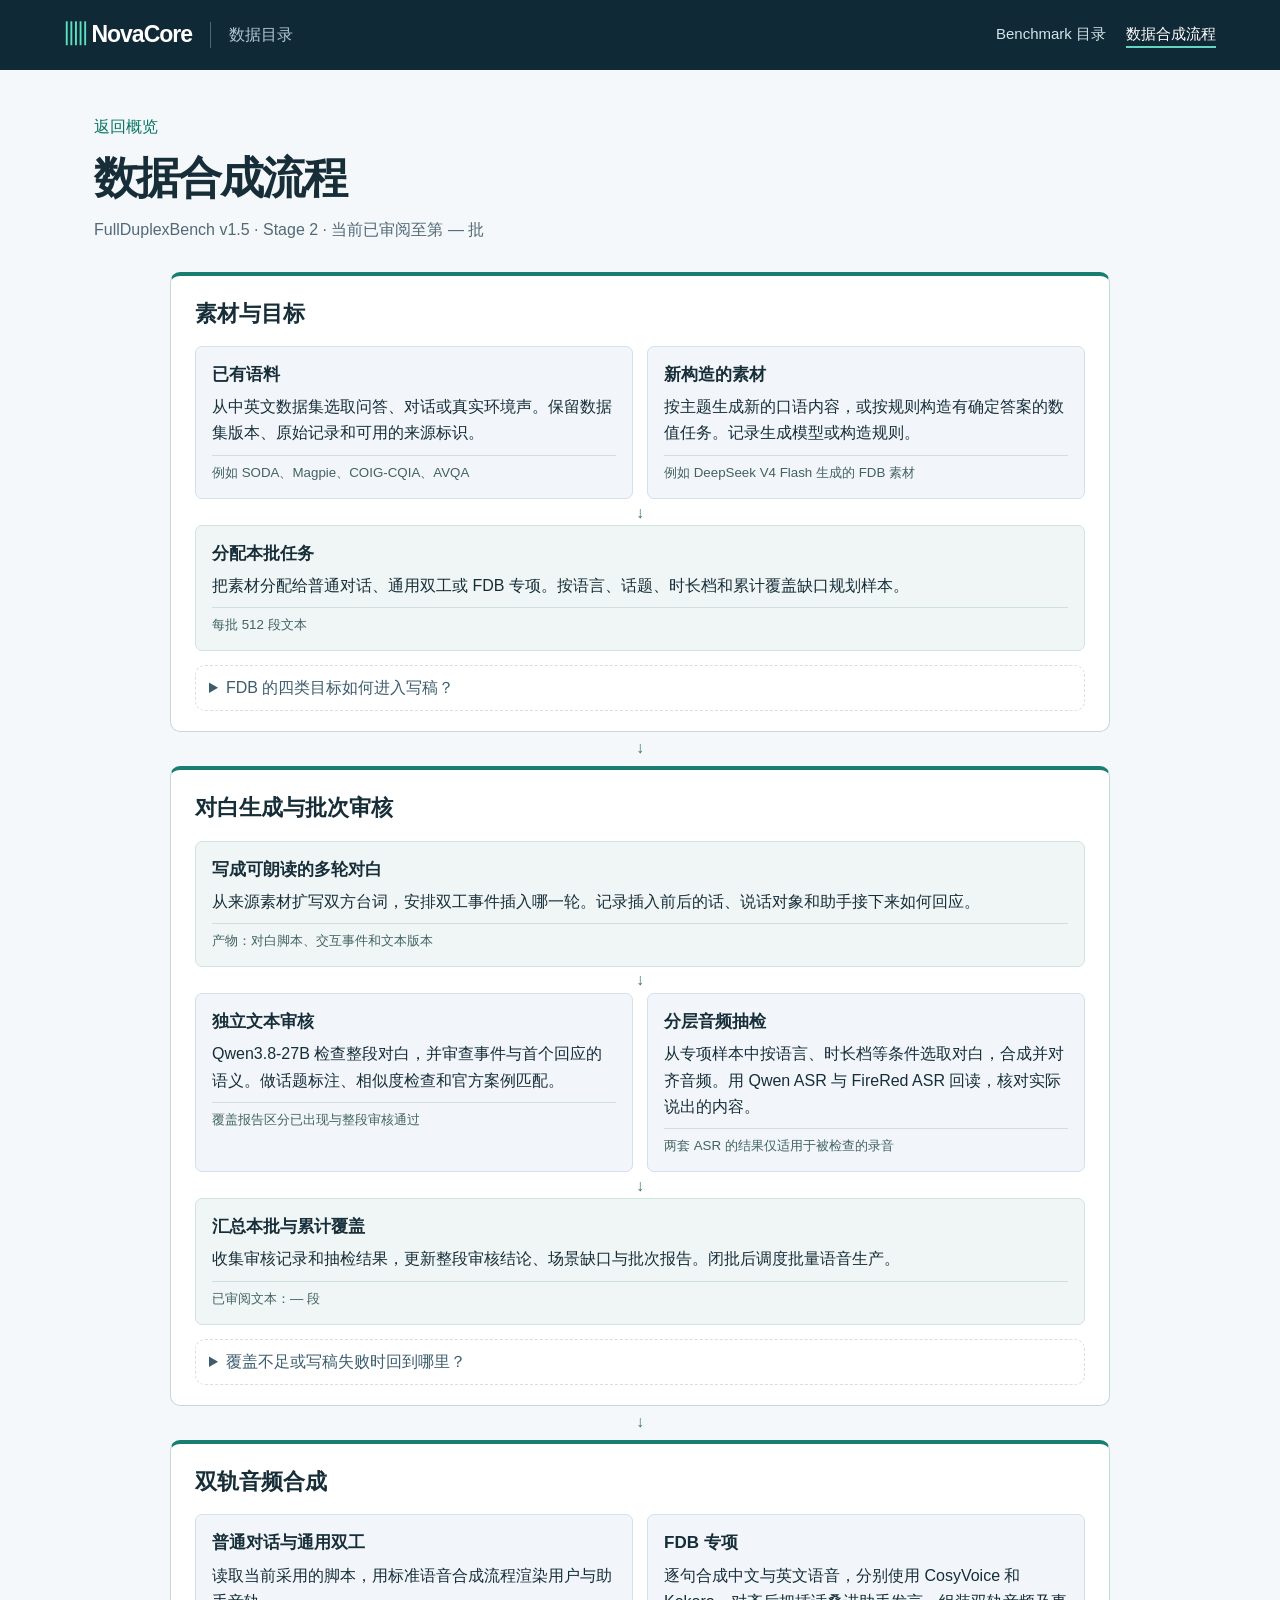
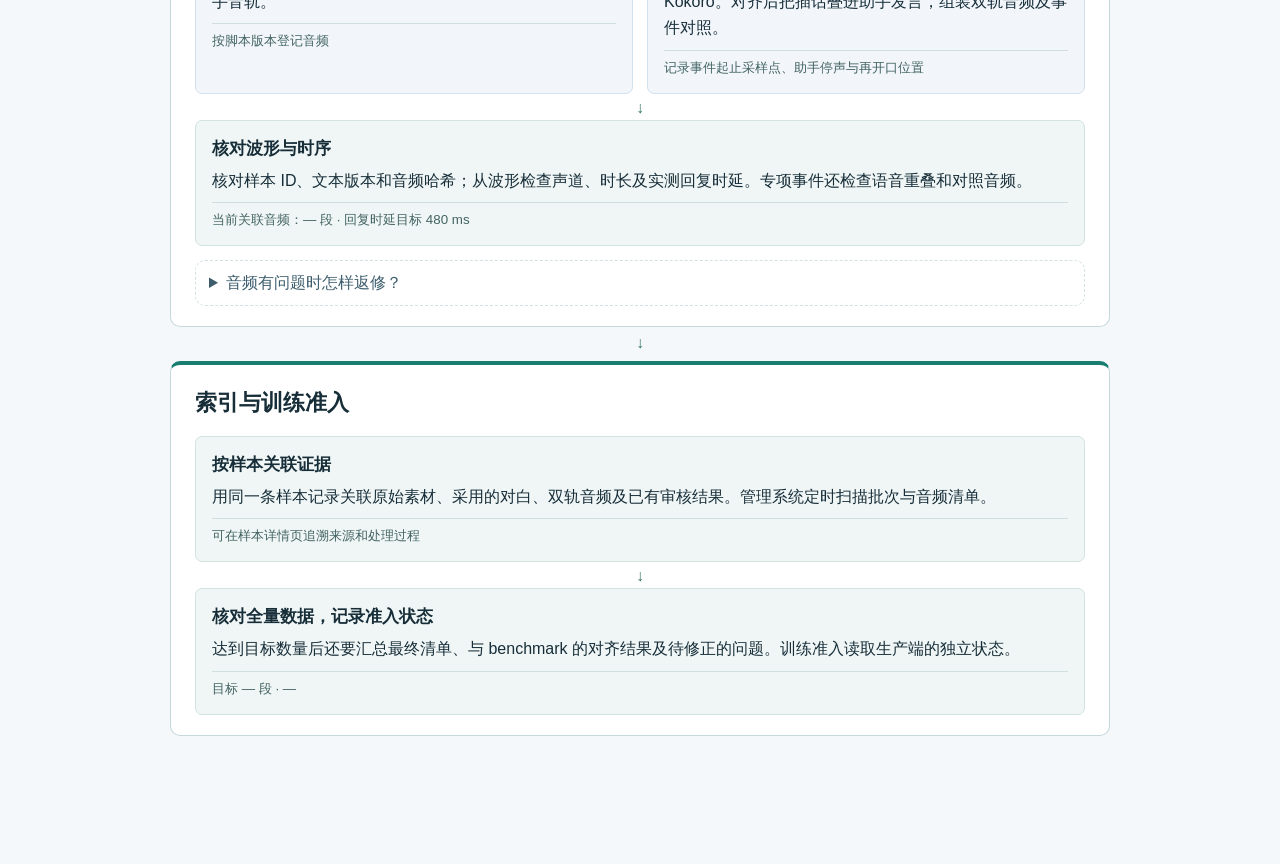
==== pipeline.html @ 8f56baca "Provide a permanent HTML pipeline page and a static navigation link" ====
<!doctype html>
<html lang="zh-CN">
<head>
<meta charset="utf-8">
<meta name="viewport" content="width=device-width, initial-scale=1">
<title>数据合成流程 · NovaCore</title>
<link rel="stylesheet" href="style.css">
</head>
<body>
<header><b><i>▥</i> NovaCore</b><span>数据目录</span><nav><a href="./#overview">Benchmark 目录</a><a aria-current="page" href="pipeline.html">数据合成流程</a></nav></header>
<main>
<a href="./#overview">返回概览</a>
<h1>数据合成流程</h1>
<p class="muted">FullDuplexBench v1.5 · Stage 2 · 当前已审阅至第 <span data-metric="batch">—</span> 批</p>
<div class="pipe-map">
<section class="pipe-group">
<h2>素材与目标</h2>
<div class="pipe-fork">
<div class="pipe-stage">
<h3>已有语料</h3>
<p>从中英文数据集选取问答、对话或真实环境声。保留数据集版本、原始记录和可用的来源标识。</p>
<small>例如 SODA、Magpie、COIG-CQIA、AVQA</small>
</div>
<div class="pipe-stage">
<h3>新构造的素材</h3>
<p>按主题生成新的口语内容，或按规则构造有确定答案的数值任务。记录生成模型或构造规则。</p>
<small>例如 DeepSeek V4 Flash 生成的 FDB 素材</small>
</div>
</div>
<div class="pipe-stage">
<h3>分配本批任务</h3>
<p>把素材分配给普通对话、通用双工或 FDB 专项。按语言、话题、时长档和累计覆盖缺口规划样本。</p>
<small>每批 512 段文本</small>
</div>
<details class="pipe-note">
<summary>FDB 的四类目标如何进入写稿？</summary>
<p>把用户打断、用户附和、对旁人讲话和背景语音作为场景条件，同时指定主任务、插入语音与预期话轮行为。官方案例用于设定目标与后续比对。</p>
</details>
</section>
<section class="pipe-group">
<h2>对白生成与批次审核</h2>
<div class="pipe-stage">
<h3>写成可朗读的多轮对白</h3>
<p>从来源素材扩写双方台词，安排双工事件插入哪一轮。记录插入前后的话、说话对象和助手接下来如何回应。</p>
<small>产物：对白脚本、交互事件和文本版本</small>
</div>
<div class="pipe-fork">
<div class="pipe-stage">
<h3>独立文本审核</h3>
<p>Qwen3.8-27B 检查整段对白，并审查事件与首个回应的语义。做话题标注、相似度检查和官方案例匹配。</p>
<small>覆盖报告区分已出现与整段审核通过</small>
</div>
<div class="pipe-stage">
<h3>分层音频抽检</h3>
<p>从专项样本中按语言、时长档等条件选取对白，合成并对齐音频。用 Qwen ASR 与 FireRed ASR 回读，核对实际说出的内容。</p>
<small>两套 ASR 的结果仅适用于被检查的录音</small>
</div>
</div>
<div class="pipe-stage">
<h3>汇总本批与累计覆盖</h3>
<p>收集审核记录和抽检结果，更新整段审核结论、场景缺口与批次报告。闭批后调度批量语音生产。</p>
<small>已审阅文本：<span data-metric="texts">—</span> 段</small>
</div>
<details class="pipe-note">
<summary>覆盖不足或写稿失败时回到哪里？</summary>
<p>写稿失败的任务可以重试或更换候选；可修复的问题进入返修。每批新增证据与此前批次合并，仍缺的场景用于调整后续批次的任务分配。</p>
</details>
</section>
<section class="pipe-group">
<h2>双轨音频合成</h2>
<div class="pipe-fork">
<div class="pipe-stage">
<h3>普通对话与通用双工</h3>
<p>读取当前采用的脚本，用标准语音合成流程渲染用户与助手音轨。</p>
<small>按脚本版本登记音频</small>
</div>
<div class="pipe-stage">
<h3>FDB 专项</h3>
<p>逐句合成中文与英文语音，分别使用 CosyVoice 和 Kokoro。对齐后把插话叠进助手发言，组装双轨音频及事件对照。</p>
<small>记录事件起止采样点、助手停声与再开口位置</small>
</div>
</div>
<div class="pipe-stage">
<h3>核对波形与时序</h3>
<p>核对样本 ID、文本版本和音频哈希；从波形检查声道、时长及实测回复时延。专项事件还检查语音重叠和对照音频。</p>
<small>当前关联音频：<span data-metric="audio">—</span> 段 · 回复时延目标 480 ms</small>
</div>
<details class="pipe-note">
<summary>音频有问题时怎样返修？</summary>
<p>未生成的样本进入待处理清单。可修复的时序问题进入重合成与复核；登记采用的修订版本，再把它关联到对应文本。</p>
</details>
</section>
<section class="pipe-group">
<h2>索引与训练准入</h2>
<div class="pipe-stage">
<h3>按样本关联证据</h3>
<p>用同一条样本记录关联原始素材、采用的对白、双轨音频及已有审核结果。管理系统定时扫描批次与音频清单。</p>
<small>可在样本详情页追溯来源和处理过程</small>
</div>
<div class="pipe-stage">
<h3>核对全量数据，记录准入状态</h3>
<p>达到目标数量后还要汇总最终清单、与 benchmark 的对齐结果及待修正的问题。训练准入读取生产端的独立状态。</p>
<small>目标 <span data-metric="goal">—</span> 段 · <span data-metric="admission">—</span>
</small>
</div>
</section>
</div>
</main>
<script src="catalog-api.js" defer></script>
<script src="pipeline.js" defer></script>
</body>
</html>
---- style.css ----
:root{color-scheme:light;font:16px/1.65 Inter,"PingFang SC","Microsoft Yahei",sans-serif;color:#172e39;background:#f5f8fa}*{box-sizing:border-box}body{margin:0}header{background:#102936;color:white;padding:16px max(5vw,20px);display:flex;align-items:center;gap:18px}header b{font-size:23px;letter-spacing:-1px}header i{color:#5ee1c1;font-style:normal}header span{color:#b1c6d0;border-left:1px solid #516874;padding-left:18px}nav{margin-left:auto;display:flex;gap:20px}a{color:#087565;text-decoration:none}a:hover{text-decoration:underline}nav a{color:#d2e5e8;font-size:15px}nav a[aria-current]{color:white;border-bottom:2px solid #64d6bd}main{max-width:1220px;margin:44px auto;padding:0 5vw 50px}h1{font-size:clamp(28px,4vw,44px);letter-spacing:-.045em;line-height:1.2;margin:12px 0}h2{font-size:23px;margin:32px 0 13px}h3{font-size:18px}p{margin:9px 0}small,.muted{color:#526978}.cards,.columns{display:grid;grid-template-columns:repeat(auto-fit,minmax(190px,1fr));gap:14px}.card,section,details{background:white;border:1px solid #d4e0e4;border-radius:10px;padding:20px}.cards{margin:24px 0}.card strong{display:block;font-size:32px;font-variant-numeric:tabular-nums;color:#113d43}.card span{color:#516772}.links{display:flex;gap:8px;flex-wrap:wrap}.links a,button,.button,select,input{font:inherit;font-size:14px;border:1px solid #c8d9dd;border-radius:6px;background:white;padding:7px 11px;color:#183b40}button,.button,summary{cursor:pointer}.panel{overflow:auto;background:white;border:1px solid #d4e0e4;border-radius:10px}table{border-collapse:collapse;width:100%;text-align:left;font-size:14px}td,th{padding:11px 15px;border-bottom:1px solid #e5ecee}th{background:#edf3f4;color:#455d67}.mono,code{font:14px/1.6 ui-monospace,monospace;overflow-wrap:anywhere}form{display:flex;gap:9px;flex-wrap:wrap;margin:18px 0}pre{white-space:pre-wrap;overflow-wrap:anywhere;font:14px/1.65 ui-monospace,monospace}details{margin:8px 0}dl{display:grid;grid-template-columns:100px 1fr;gap:8px}dd{margin:0;overflow-wrap:anywhere}.bar{height:6px;background:#dde8e9;border-radius:4px;overflow:hidden;margin-top:9px}.bar b{display:block;background:#188a78;height:100%}audio{width:100%}footer{margin-top:30px;color:#5e7179;font-size:14px}.turn{border-left:3px solid #a7cfc8;padding:3px 14px;margin:17px 0}.turn b{font-size:14px;color:#40716a}@media(max-width:640px){header{gap:8px;flex-wrap:wrap}nav{width:100%;margin:0}main{margin:25px auto}.cards{grid-template-columns:1fr 1fr}.card,section{padding:14px}td,th{padding:8px}.columns{grid-template-columns:1fr}}

.bench-tabs{display:flex;gap:8px 22px;flex-wrap:wrap;border-bottom:1px solid #b9cbd0;margin:20px 0 26px}.bench-tabs a{padding:7px 0;color:#4a6570}.bench-tabs a[aria-current]{color:#086552;font-weight:700;border-bottom:3px solid #11806f}.focus-cards{grid-template-columns:repeat(auto-fit,minmax(min(100%,260px),1fr));margin:18px 0}.focus-cards h3,.entry h2{margin-top:0}.entry{border-left:5px solid #168773}.entry .button{display:inline-block;margin-top:10px}

.distribution{margin:20px 0 24px;padding:20px;background:white;border:1px solid #cddde2;border-radius:10px;--official:#22569a;--synthetic:#007767}
.entry .distribution{border:0;border-top:1px solid #dce6e8;border-bottom:1px solid #dce6e8;border-radius:0;padding:18px 0}
.flow-heading{display:flex;align-items:center;justify-content:space-between;gap:10px;flex-wrap:wrap}
.flow-heading h2{font-size:21px;margin:0}.flow-toggle{display:flex;border:1px solid #bcced3;border-radius:7px;padding:3px;gap:2px}
.flow-toggle a{padding:3px 12px;border-radius:4px;font-size:14px;color:#425b66}.flow-toggle [aria-current]{background:#173d46;color:#fff}
.flow-note,.distribution figcaption{font-size:14px;color:#516672}.flow-chart{display:grid;grid-template-columns:minmax(92px,1fr) minmax(24px,.85fr) minmax(240px,2.8fr) minmax(24px,.85fr) minmax(92px,1fr);align-items:center;margin:20px 0}
.flow-root{display:grid;text-align:center;align-content:center;border:1px solid currentColor;border-radius:10px;min-height:100px;padding:8px 4px;font-size:16px;font-weight:650}
.flow-root.left,.flow-value.left{color:var(--official);background:#eff5fe}.flow-root.right,.flow-value.right{color:var(--synthetic);background:#edf8f4}
.flow-root strong{font:700 clamp(20px,2.7vw,32px)/1.25 Inter,sans-serif;font-variant-numeric:tabular-nums}.flow-root small,.flow-value small{color:inherit;font-weight:400;font-size:13px}
.flow-branches{display:block;width:100%;height:100%;fill:none}.flow-branches.left{stroke:#80a8d5}.flow-branches.right{stroke:#73b6ab}
.flow-row{display:grid;grid-template-columns:1fr minmax(84px,1fr) 1fr;align-items:center;text-align:center;height:64px}.flow-row>b{font-size:15px}
.flow-value{display:grid;border-radius:6px;padding:4px;line-height:1.35}.flow-value strong{font-size:18px;font-variant-numeric:tabular-nums}.flow-na{color:#697c84}
.flow-value:hover,.flow-root:hover{outline:2px solid currentColor;text-decoration:none}.distribution figcaption{border-top:1px solid #e1e9ec;padding-top:10px}
@media(max-width:650px){.distribution{padding:12px}.flow-chart{grid-template-columns:24px minmax(0,1fr) 24px;grid-template-rows:auto auto;row-gap:0}.flow-root{min-height:58px;display:flex;flex-wrap:wrap;column-gap:6px;align-items:baseline;justify-content:center;width:47%;position:relative;margin-bottom:12px}.flow-root small{width:100%}.flow-root.left,.flow-root.right{grid-row:1;grid-column:1/-1}.flow-root.right{justify-self:end}.flow-branches.left{grid-area:2/1}.flow-branches.right{grid-area:2/3}.flow-rows{grid-area:2/2}.flow-chart{position:relative}.flow-root:after{content:"";position:absolute;top:100%;height:13px;width:1px;background:currentColor}.flow-root.left:after{left:0}.flow-root.right:after{right:0}.flow-branches{border-inline-start:1px solid #80a8d5}.flow-branches.right{border:0;border-inline-end:1px solid #73b6ab}.flow-row{grid-template-columns:1fr minmax(70px,1fr) 1fr}.flow-row>b{font-size:14px}.flow-value strong{font-size:16px}.flow-value small{font-size:12px}}

.coverage-visual{padding:22px;margin:20px 0;background:#fff}.entry>.coverage-visual{border:0;padding:0;margin-bottom:0}.coverage-visual h2,.coverage-visual h3{margin:0 0 14px}.coverage-cases,.coverage-axis{display:grid;grid-template-columns:minmax(155px,.8fr) minmax(0,2fr);align-items:center;gap:16px}.coverage-cases{background:#f0f5fa;padding:16px;border-radius:8px;margin:0 0 22px}.coverage-axis{padding:11px 0;border-bottom:1px solid #e0e9eb}.coverage-visual small{display:block;color:#536875;font-size:13px}.coverage-legend{display:flex;gap:16px;flex-wrap:wrap;color:#435661;font-size:14px}.coverage-legend span:before{display:inline-block;content:"";width:13px;height:8px;border-radius:3px;margin-right:6px;background:#5a85b6}.coverage-legend span+span:before{background:#087769}.coverage-measure{display:grid;grid-template-columns:minmax(42px,1fr) minmax(142px,auto);align-items:center;gap:10px;text-align:right;font-size:14px;font-variant-numeric:tabular-nums}.coverage-measure b{display:inline-block;min-width:52px}.coverage-track{display:block;height:8px;border-radius:4px;overflow:hidden;background:#e2e9ed}.coverage-track i{display:block;height:100%;background:#5a85b6}.reviewed .coverage-track i{background:#087769}.matched .coverage-track i{background:#325f91}.coverage-caption{font-size:14px;color:#536875;margin:14px 0 0}
@media(max-width:650px){.coverage-visual{padding:14px}.coverage-cases,.coverage-axis{grid-template-columns:1fr;gap:6px}.coverage-axis>div:first-child{display:flex;align-items:center;justify-content:space-between;gap:8px}.coverage-cases{padding:12px}.coverage-measure{grid-template-columns:minmax(38px,1fr) auto}.coverage-measure b{min-width:48px}}
.coverage-gaps{grid-column:1/-1;margin:0;padding:0;border:0;color:#43616a;font-size:14px}.coverage-gaps ul{max-height:220px;overflow:auto;overflow-wrap:anywhere}

.entry-heading{display:flex;align-items:center;justify-content:space-between;gap:12px;flex-wrap:wrap}.entry-heading h2,.entry .entry-heading .button{margin:0}
.pipe-map{max-width:940px;margin:28px auto}.pipe-group{position:relative;margin:0 0 34px;padding:20px 24px;background:#fff;border:1px solid #c6d8dc;border-top:4px solid #177e70}.pipe-group h2{font-size:22px;margin:0 0 14px}.pipe-group:not(:last-child)::after,.pipe-group>.pipe-stage+.pipe-stage::before,.pipe-group>.pipe-fork+.pipe-stage::before,.pipe-group>.pipe-stage+.pipe-fork::before{content:"↓";position:absolute;left:50%;transform:translateX(-50%);color:#387969;line-height:24px;text-align:center}.pipe-group:not(:last-child)::after{bottom:-29px}.pipe-group>.pipe-stage+.pipe-stage::before,.pipe-group>.pipe-fork+.pipe-stage::before,.pipe-group>.pipe-stage+.pipe-fork::before{top:-25px}
.pipe-stage{position:relative;background:#f0f6f6;border:1px solid #d2e4e0;border-radius:7px;padding:14px 16px}.pipe-stage h3{margin:0;font-size:17px}.pipe-stage p{margin:5px 0 8px}.pipe-stage small{display:block;border-top:1px solid #cfdfdd;padding-top:6px;color:#426362}.pipe-fork{position:relative;display:grid;grid-template-columns:1fr 1fr;gap:14px}.pipe-fork>.pipe-stage{background:#f2f6fb;border-color:#d3e0ed}.pipe-group>.pipe-stage+.pipe-stage,.pipe-group>.pipe-fork+.pipe-stage,.pipe-group>.pipe-stage+.pipe-fork{margin-top:26px}.pipe-note{margin:14px 0 0;padding:9px 13px;border-style:dashed;color:#3d5d6d}.pipe-note p{color:#213b44}
@media(max-width:640px){.pipe-group{padding:14px}.pipe-fork{grid-template-columns:1fr;gap:8px;border-left:3px solid #9fbcd1;padding-left:9px}.pipe-stage{padding:11px 12px}}
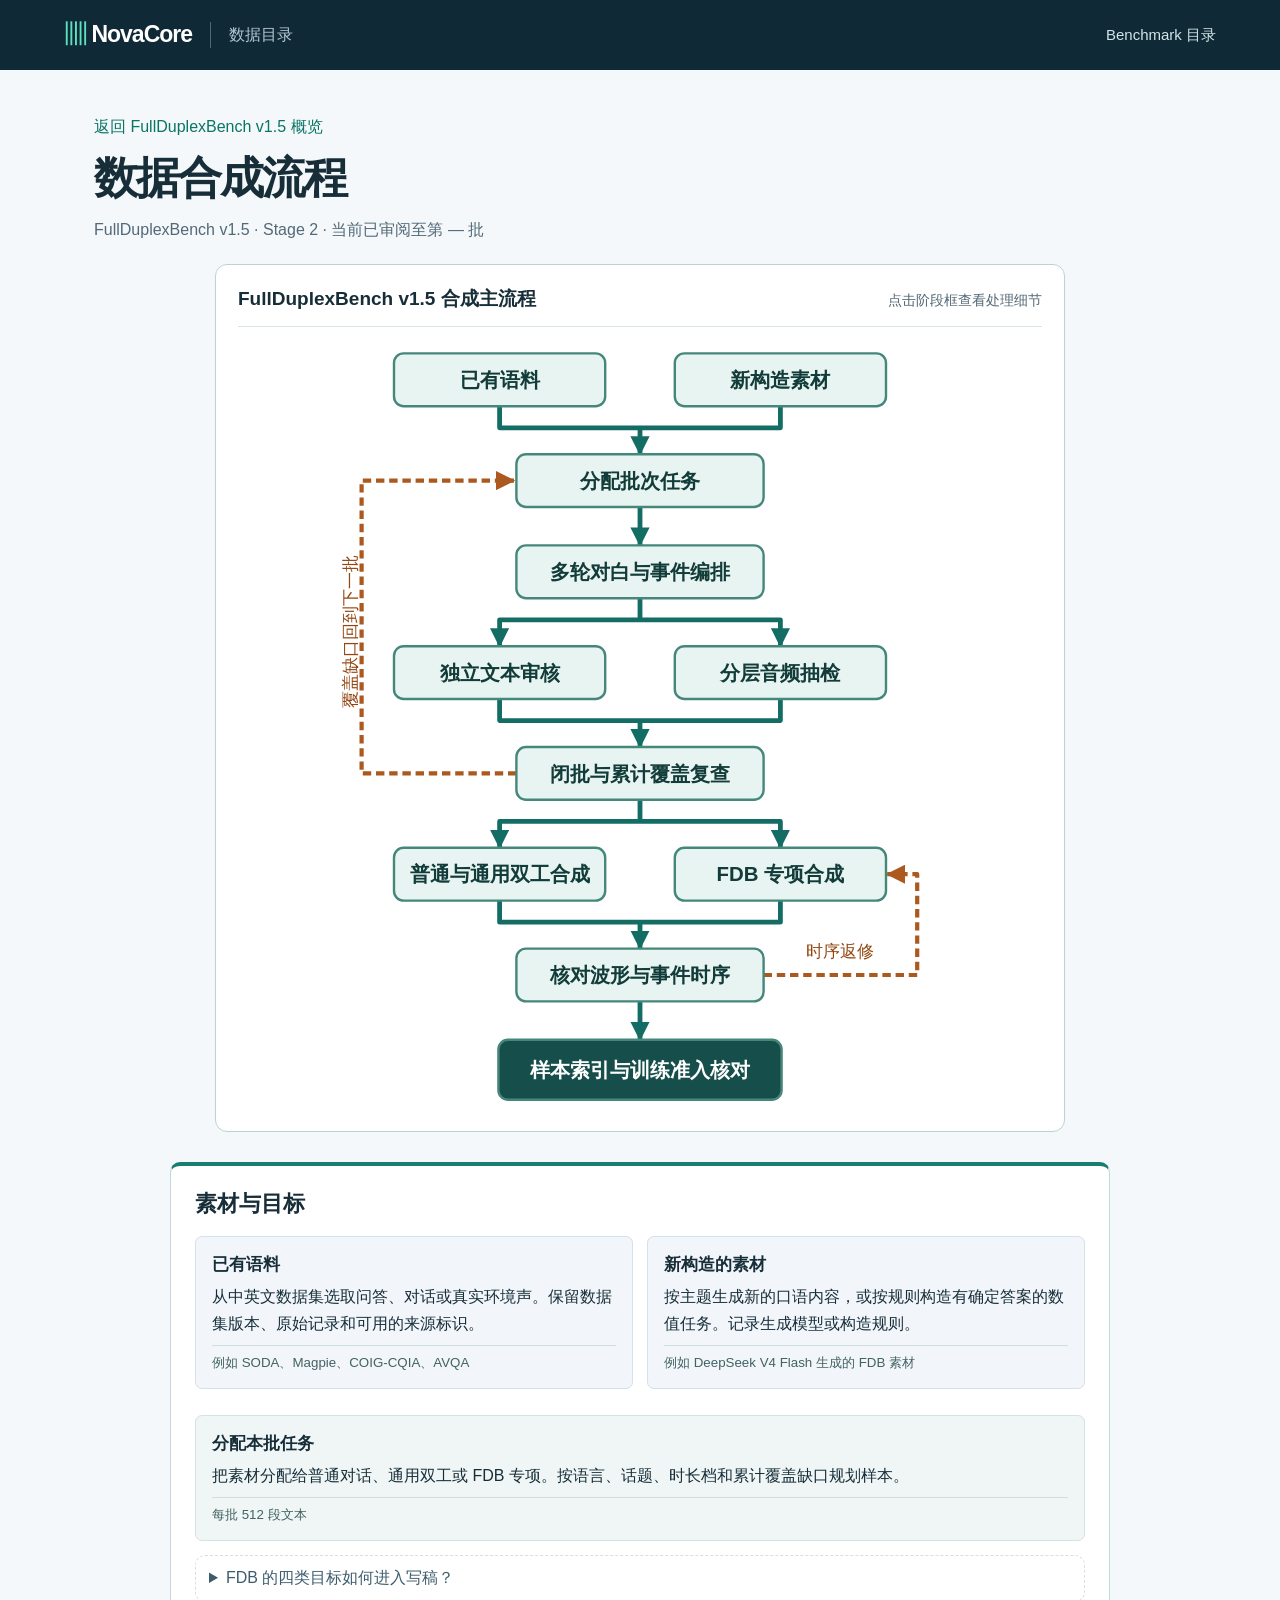
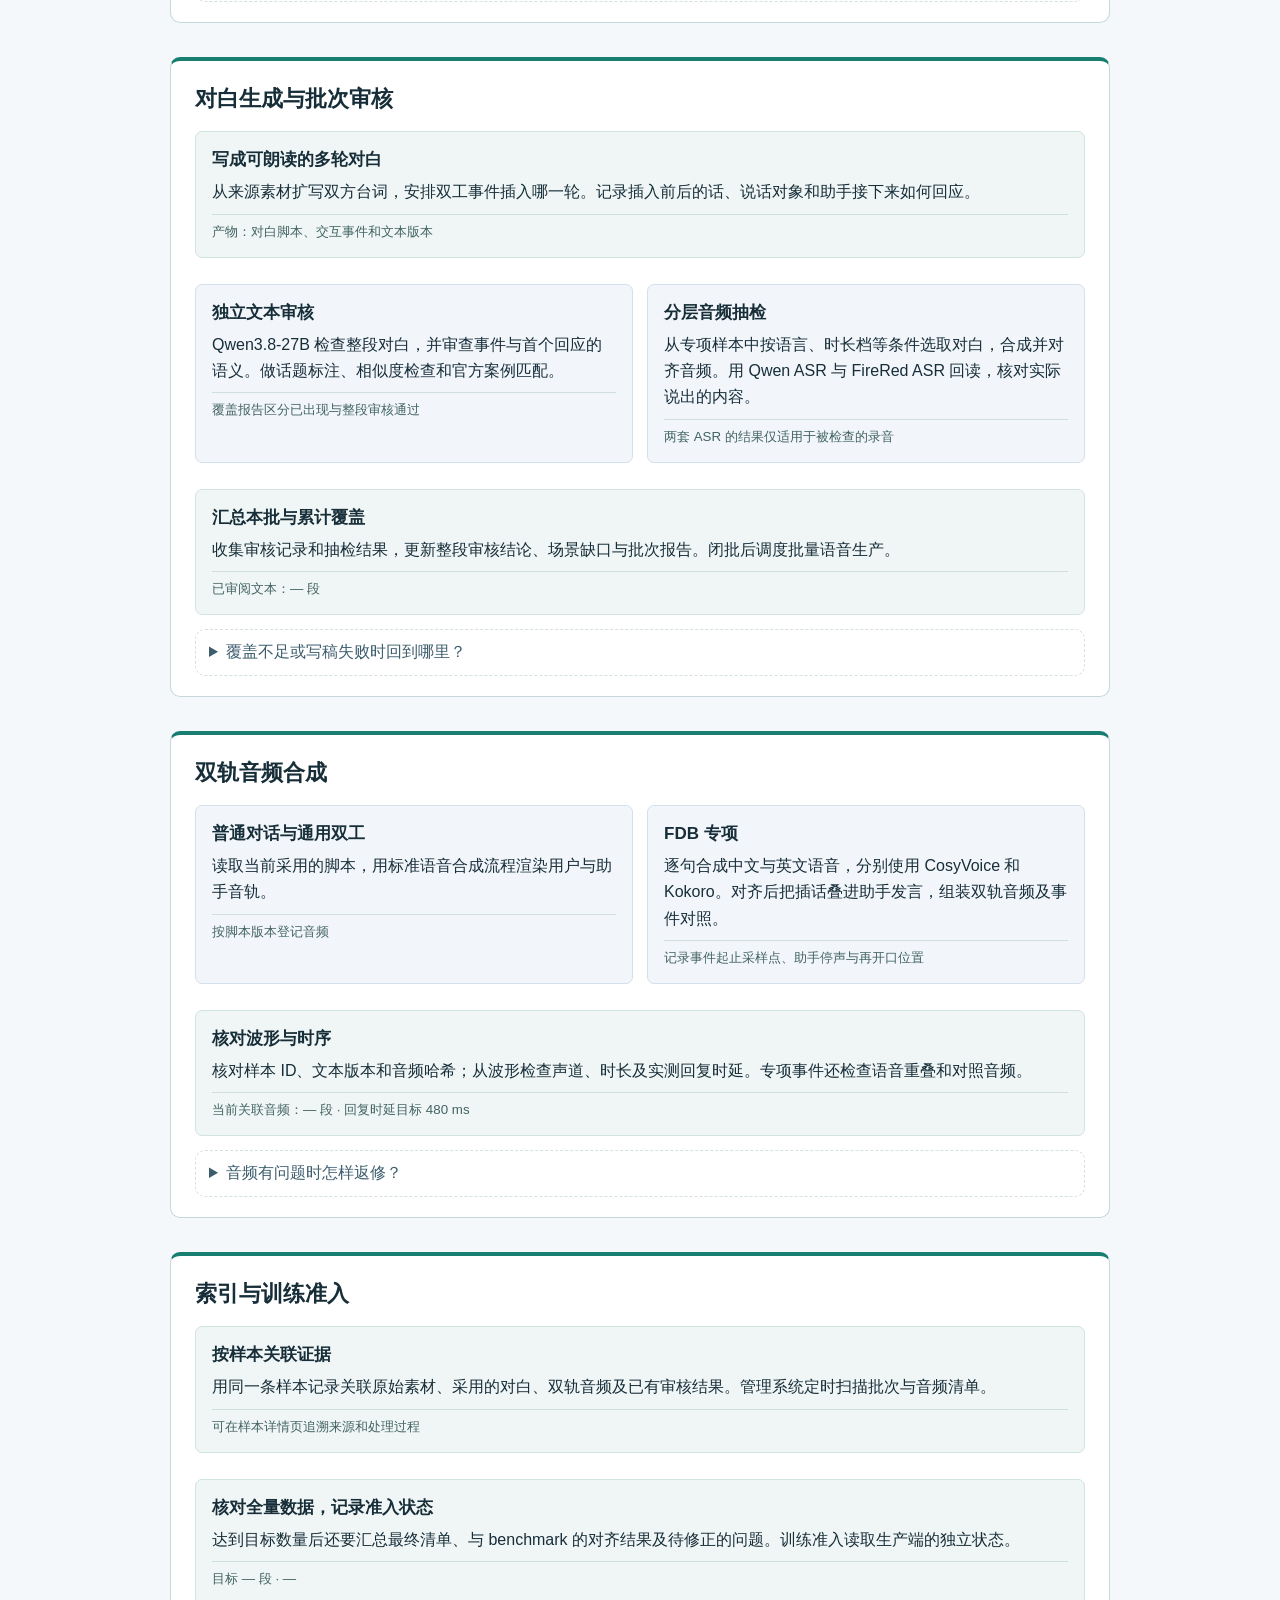
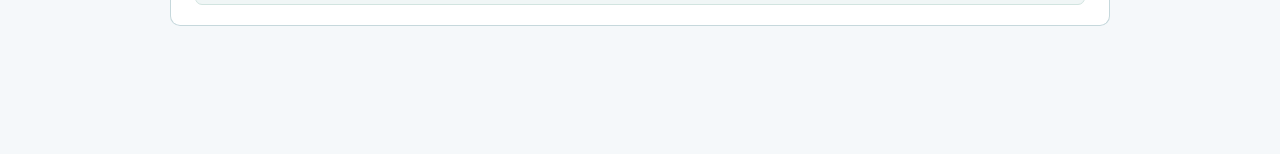
==== commit 6a9666c3: "Place synthesis under its benchmark and draw the production flowchart" ====
--- a/pipeline.html
+++ b/pipeline.html
@@ -4,30 +4,68 @@
 <meta charset="utf-8">
 <meta name="viewport" content="width=device-width, initial-scale=1">
 <title>数据合成流程 · NovaCore</title>
-<link rel="stylesheet" href="style.css">
+<link rel="stylesheet" href="style.css?v=fdb-flow">
 </head>
 <body>
-<header><b><i>▥</i> NovaCore</b><span>数据目录</span><nav><a href="./#overview">Benchmark 目录</a><a aria-current="page" href="pipeline.html">数据合成流程</a></nav></header>
+<header><b><i>▥</i> NovaCore</b><span>数据目录</span><nav><a href="./#overview">Benchmark 目录</a></nav></header>
 <main>
-<a href="./#overview">返回概览</a>
+<a href="./#overview">返回 FullDuplexBench v1.5 概览</a>
 <h1>数据合成流程</h1>
 <p class="muted">FullDuplexBench v1.5 · Stage 2 · 当前已审阅至第 <span data-metric="batch">—</span> 批</p>
+<figure class="pipeline-diagram">
+<figcaption><strong>FullDuplexBench v1.5 合成主流程</strong><span>点击阶段框查看处理细节</span></figcaption>
+<svg viewBox="0 0 500 660" role="group" aria-label="数据合成流程框图，实线表示处理顺序，虚线表示返修或补齐覆盖">
+<defs>
+  <marker id="main-arrow" viewBox="0 0 16 16" markerUnits="userSpaceOnUse" markerWidth="16" markerHeight="16" refX="15" refY="8" orient="auto"><path d="M0 0 16 8 0 16Z" fill="#146d64"/></marker>
+  <marker id="retry-arrow" viewBox="0 0 16 16" markerUnits="userSpaceOnUse" markerWidth="16" markerHeight="16" refX="15" refY="8" orient="auto"><path d="M0 0 16 8 0 16Z" fill="#ac591f"/></marker>
+</defs>
+<g class="pipe-wire" aria-hidden="true">
+  <path d="M133 56 V74 H250 M367 56 V74 H250"/><path class="forward" d="M250 74 V96"/>
+  <path class="forward" d="M250 140 V172"/>
+  <path d="M250 216 V234"/><path class="forward" d="M250 234 H133 V256"/><path class="forward" d="M250 234 H367 V256"/>
+  <path d="M133 300 V318 H250 M367 300 V318 H250"/><path class="forward" d="M250 318 V340"/>
+  <path d="M250 384 V402"/><path class="forward" d="M250 402 H133 V424"/><path class="forward" d="M250 402 H367 V424"/>
+  <path d="M133 468 V486 H250 M367 468 V486 H250"/><path class="forward" d="M250 486 V508"/>
+  <path class="forward" d="M250 552 V584"/>
+</g>
+<g class="pipe-return" aria-hidden="true">
+  <path d="M147 362 H18 V118 H145"/><path d="M353 530 H481 V446 H456"/>
+</g>
+<g class="return-label" aria-hidden="true">
+  <text transform="translate(13 244) rotate(-90)">覆盖缺口回到下一批</text>
+  <text x="417" y="515">时序返修</text>
+</g>
+<g class="chart-nodes">
+  <a href="#source-data"><rect x="45" y="12" width="176" height="44"/><text x="133" y="40">已有语料</text></a>
+  <a href="#source-new"><rect x="279" y="12" width="176" height="44"/><text x="367" y="40">新构造素材</text></a>
+  <a href="#batch-plan"><rect x="147" y="96" width="206" height="44"/><text x="250" y="124">分配批次任务</text></a>
+  <a href="#script"><rect x="147" y="172" width="206" height="44"/><text x="250" y="200">多轮对白与事件编排</text></a>
+  <a href="#review-text"><rect x="45" y="256" width="176" height="44"/><text x="133" y="284">独立文本审核</text></a>
+  <a href="#review-audio"><rect x="279" y="256" width="176" height="44"/><text x="367" y="284">分层音频抽检</text></a>
+  <a href="#batch-review"><rect x="147" y="340" width="206" height="44"/><text x="250" y="368">闭批与累计覆盖复查</text></a>
+  <a href="#render-standard"><rect x="45" y="424" width="176" height="44"/><text x="133" y="452">普通与通用双工合成</text></a>
+  <a href="#render-special"><rect x="279" y="424" width="176" height="44"/><text x="367" y="452">FDB 专项合成</text></a>
+  <a href="#verify-wave"><rect x="147" y="508" width="206" height="44"/><text x="250" y="536">核对波形与事件时序</text></a>
+  <a href="#index-release" class="terminal"><rect x="132" y="584" width="236" height="50"/><text x="250" y="615">样本索引与训练准入核对</text></a>
+</g>
+</svg>
+</figure>
 <div class="pipe-map">
 <section class="pipe-group">
 <h2>素材与目标</h2>
 <div class="pipe-fork">
-<div class="pipe-stage">
+<div class="pipe-stage" id="source-data">
 <h3>已有语料</h3>
 <p>从中英文数据集选取问答、对话或真实环境声。保留数据集版本、原始记录和可用的来源标识。</p>
 <small>例如 SODA、Magpie、COIG-CQIA、AVQA</small>
 </div>
-<div class="pipe-stage">
+<div class="pipe-stage" id="source-new">
 <h3>新构造的素材</h3>
 <p>按主题生成新的口语内容，或按规则构造有确定答案的数值任务。记录生成模型或构造规则。</p>
 <small>例如 DeepSeek V4 Flash 生成的 FDB 素材</small>
 </div>
 </div>
-<div class="pipe-stage">
+<div class="pipe-stage" id="batch-plan">
 <h3>分配本批任务</h3>
 <p>把素材分配给普通对话、通用双工或 FDB 专项。按语言、话题、时长档和累计覆盖缺口规划样本。</p>
 <small>每批 512 段文本</small>
@@ -39,24 +77,24 @@
 </section>
 <section class="pipe-group">
 <h2>对白生成与批次审核</h2>
-<div class="pipe-stage">
+<div class="pipe-stage" id="script">
 <h3>写成可朗读的多轮对白</h3>
 <p>从来源素材扩写双方台词，安排双工事件插入哪一轮。记录插入前后的话、说话对象和助手接下来如何回应。</p>
 <small>产物：对白脚本、交互事件和文本版本</small>
 </div>
 <div class="pipe-fork">
-<div class="pipe-stage">
+<div class="pipe-stage" id="review-text">
 <h3>独立文本审核</h3>
 <p>Qwen3.8-27B 检查整段对白，并审查事件与首个回应的语义。做话题标注、相似度检查和官方案例匹配。</p>
 <small>覆盖报告区分已出现与整段审核通过</small>
 </div>
-<div class="pipe-stage">
+<div class="pipe-stage" id="review-audio">
 <h3>分层音频抽检</h3>
 <p>从专项样本中按语言、时长档等条件选取对白，合成并对齐音频。用 Qwen ASR 与 FireRed ASR 回读，核对实际说出的内容。</p>
 <small>两套 ASR 的结果仅适用于被检查的录音</small>
 </div>
 </div>
-<div class="pipe-stage">
+<div class="pipe-stage" id="batch-review">
 <h3>汇总本批与累计覆盖</h3>
 <p>收集审核记录和抽检结果，更新整段审核结论、场景缺口与批次报告。闭批后调度批量语音生产。</p>
 <small>已审阅文本：<span data-metric="texts">—</span> 段</small>
@@ -69,18 +107,18 @@
 <section class="pipe-group">
 <h2>双轨音频合成</h2>
 <div class="pipe-fork">
-<div class="pipe-stage">
+<div class="pipe-stage" id="render-standard">
 <h3>普通对话与通用双工</h3>
 <p>读取当前采用的脚本，用标准语音合成流程渲染用户与助手音轨。</p>
 <small>按脚本版本登记音频</small>
 </div>
-<div class="pipe-stage">
+<div class="pipe-stage" id="render-special">
 <h3>FDB 专项</h3>
 <p>逐句合成中文与英文语音，分别使用 CosyVoice 和 Kokoro。对齐后把插话叠进助手发言，组装双轨音频及事件对照。</p>
 <small>记录事件起止采样点、助手停声与再开口位置</small>
 </div>
 </div>
-<div class="pipe-stage">
+<div class="pipe-stage" id="verify-wave">
 <h3>核对波形与时序</h3>
 <p>核对样本 ID、文本版本和音频哈希；从波形检查声道、时长及实测回复时延。专项事件还检查语音重叠和对照音频。</p>
 <small>当前关联音频：<span data-metric="audio">—</span> 段 · 回复时延目标 480 ms</small>
@@ -92,12 +130,12 @@
 </section>
 <section class="pipe-group">
 <h2>索引与训练准入</h2>
-<div class="pipe-stage">
+<div class="pipe-stage" id="index-release">
 <h3>按样本关联证据</h3>
 <p>用同一条样本记录关联原始素材、采用的对白、双轨音频及已有审核结果。管理系统定时扫描批次与音频清单。</p>
 <small>可在样本详情页追溯来源和处理过程</small>
 </div>
-<div class="pipe-stage">
+<div class="pipe-stage" id="release">
 <h3>核对全量数据，记录准入状态</h3>
 <p>达到目标数量后还要汇总最终清单、与 benchmark 的对齐结果及待修正的问题。训练准入读取生产端的独立状态。</p>
 <small>目标 <span data-metric="goal">—</span> 段 · <span data-metric="admission">—</span>
--- a/style.css
+++ b/style.css
@@ -22,6 +22,18 @@
 .coverage-gaps{grid-column:1/-1;margin:0;padding:0;border:0;color:#43616a;font-size:14px}.coverage-gaps ul{max-height:220px;overflow:auto;overflow-wrap:anywhere}
 
 .entry-heading{display:flex;align-items:center;justify-content:space-between;gap:12px;flex-wrap:wrap}.entry-heading h2,.entry .entry-heading .button{margin:0}
-.pipe-map{max-width:940px;margin:28px auto}.pipe-group{position:relative;margin:0 0 34px;padding:20px 24px;background:#fff;border:1px solid #c6d8dc;border-top:4px solid #177e70}.pipe-group h2{font-size:22px;margin:0 0 14px}.pipe-group:not(:last-child)::after,.pipe-group>.pipe-stage+.pipe-stage::before,.pipe-group>.pipe-fork+.pipe-stage::before,.pipe-group>.pipe-stage+.pipe-fork::before{content:"↓";position:absolute;left:50%;transform:translateX(-50%);color:#387969;line-height:24px;text-align:center}.pipe-group:not(:last-child)::after{bottom:-29px}.pipe-group>.pipe-stage+.pipe-stage::before,.pipe-group>.pipe-fork+.pipe-stage::before,.pipe-group>.pipe-stage+.pipe-fork::before{top:-25px}
+.pipe-map{max-width:940px;margin:28px auto}.pipe-group{position:relative;margin:0 0 34px;padding:20px 24px;background:#fff;border:1px solid #c6d8dc;border-top:4px solid #177e70}.pipe-group h2{font-size:22px;margin:0 0 14px}
 .pipe-stage{position:relative;background:#f0f6f6;border:1px solid #d2e4e0;border-radius:7px;padding:14px 16px}.pipe-stage h3{margin:0;font-size:17px}.pipe-stage p{margin:5px 0 8px}.pipe-stage small{display:block;border-top:1px solid #cfdfdd;padding-top:6px;color:#426362}.pipe-fork{position:relative;display:grid;grid-template-columns:1fr 1fr;gap:14px}.pipe-fork>.pipe-stage{background:#f2f6fb;border-color:#d3e0ed}.pipe-group>.pipe-stage+.pipe-stage,.pipe-group>.pipe-fork+.pipe-stage,.pipe-group>.pipe-stage+.pipe-fork{margin-top:26px}.pipe-note{margin:14px 0 0;padding:9px 13px;border-style:dashed;color:#3d5d6d}.pipe-note p{color:#213b44}
 @media(max-width:640px){.pipe-group{padding:14px}.pipe-fork{grid-template-columns:1fr;gap:8px;border-left:3px solid #9fbcd1;padding-left:9px}.pipe-stage{padding:11px 12px}}
+
+.entry .benchmark-pipeline{display:inline-flex;margin:4px 0 0;padding:7px 15px;background:#e2f2ee;border-color:#8cbeb3;color:#105a50;font-weight:650}
+.pipeline-diagram{margin:20px auto 30px;padding:18px 22px 0;max-width:850px;background:white;border:1px solid #bbd3d4;border-radius:12px}
+.pipeline-diagram figcaption{display:flex;align-items:baseline;justify-content:space-between;flex-wrap:wrap;gap:6px;padding-bottom:12px;border-bottom:1px solid #d7e4e3}
+.pipeline-diagram figcaption strong{font-size:19px}.pipeline-diagram figcaption span{font-size:14px;color:#536875}
+.pipeline-diagram svg{display:block;width:100%;max-width:600px;height:auto;margin:12px auto 0}
+.pipe-wire,.pipe-return{fill:none;stroke:#146d64;stroke-width:4;stroke-linejoin:round}.pipe-wire .forward{marker-end:url(#main-arrow)}
+.pipe-return{stroke:#ac591f;stroke-dasharray:7 4;marker-end:url(#retry-arrow);stroke-width:3.5}
+.return-label{font-size:14px;fill:#924713;text-anchor:middle}.chart-nodes rect{rx:8px;fill:#e8f4f1;stroke:#46877c;stroke-width:2}
+.chart-nodes text{fill:#123c39;font-size:17px;font-weight:650;text-anchor:middle}.chart-nodes .terminal rect{fill:#164e4b}.chart-nodes .terminal text{fill:white}
+.chart-nodes a:hover rect,.chart-nodes a:focus rect{stroke:#132f4e;stroke-width:4}.pipe-stage:target{outline:3px solid #168773;scroll-margin:20px}
+@media(max-width:640px){.pipeline-diagram{padding:12px 5px 0}.pipeline-diagram figcaption{padding:0 6px 8px}.pipeline-diagram svg{margin-top:8px}}
